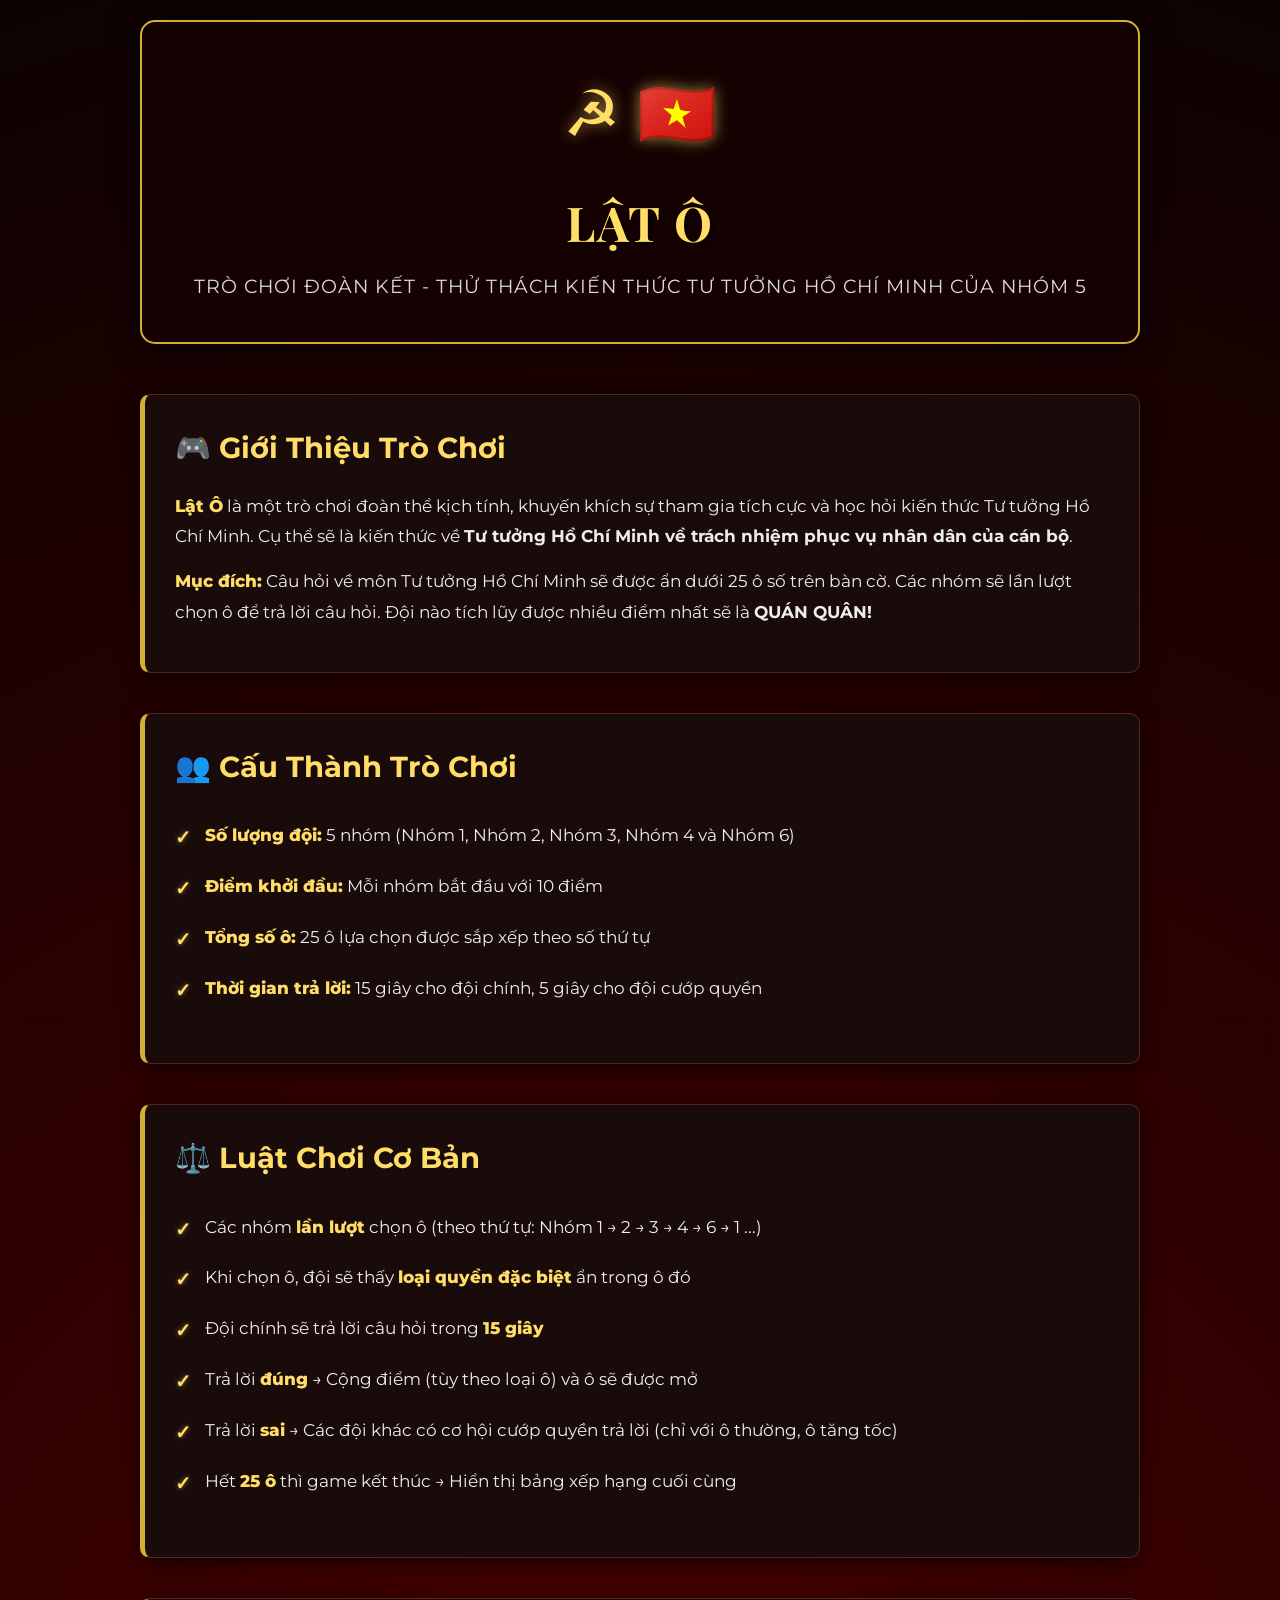
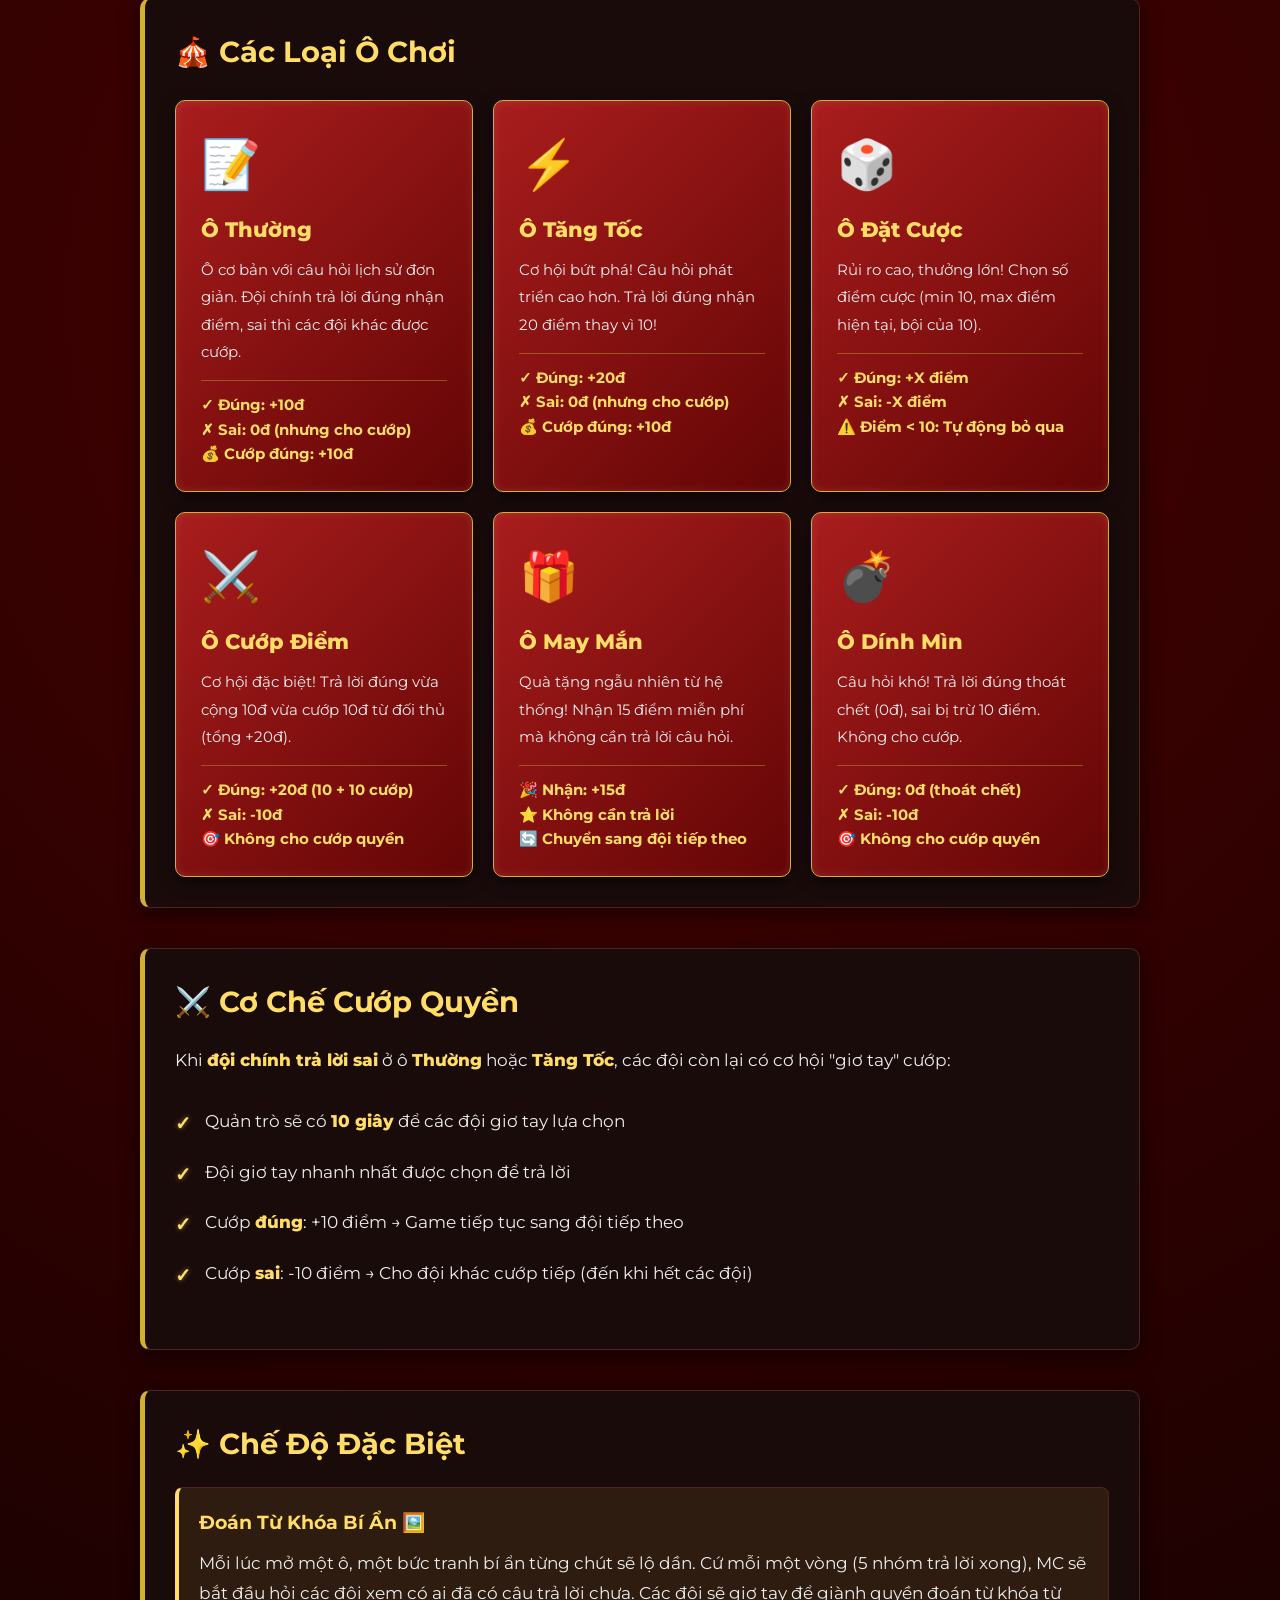
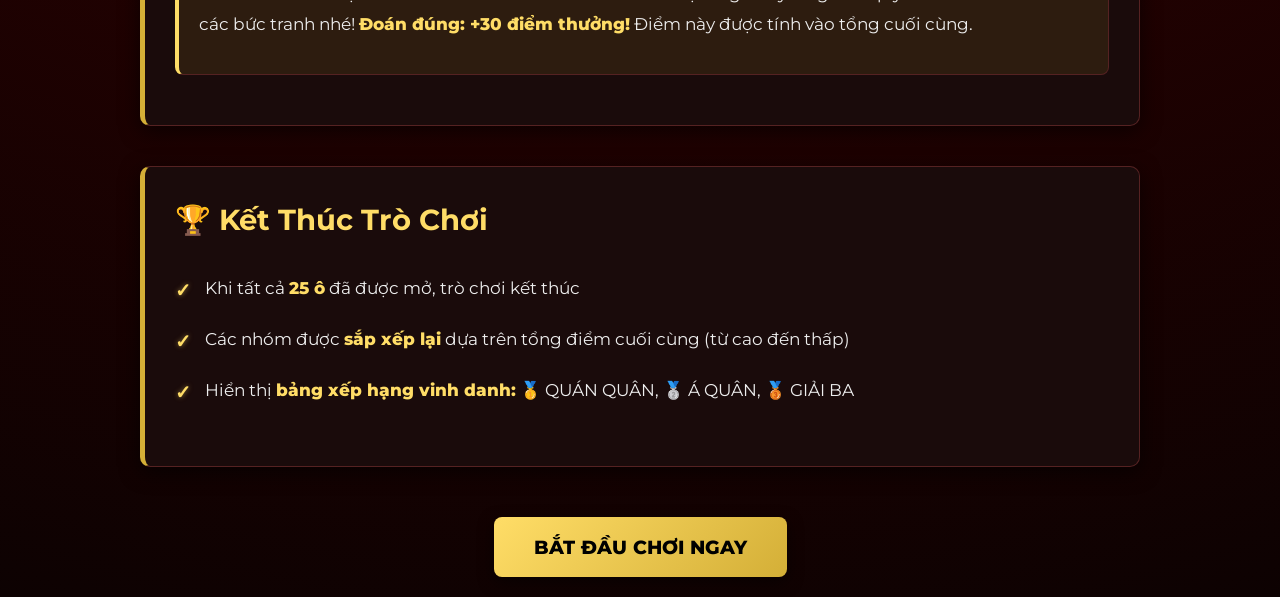
==== intro.html @ 1b724395 "game thiếu 2c, chưa có ảnh" ====
<!DOCTYPE html>
<html lang="vi">
<head>
    <meta charset="UTF-8">
    <meta name="viewport" content="width=device-width, initial-scale=1.0">
    <title>Giới Thiệu Trò Chơi - Lật Ô</title>
    <link href="https://fonts.googleapis.com/css2?family=Montserrat:wght@400;600;700;800&family=Playfair+Display:wght@700&display=swap" rel="stylesheet">
    <style>
        * {
            margin: 0;
            padding: 0;
            box-sizing: border-box;
        }

        body {
            font-family: 'Montserrat', sans-serif;
            background-color: #0d0202;
            background-image: radial-gradient(circle at 50% 50%, #4a0000 0%, #0d0202 100%);
            color: #ffffff;
            line-height: 1.6;
            min-height: 100vh;
            padding: 20px;
        }

        .intro-container {
            max-width: 1000px;
            margin: 0 auto;
        }

        .header {
            text-align: center;
            margin-bottom: 50px;
            padding: 40px 20px;
            background: rgba(20, 2, 2, 0.8);
            border-radius: 15px;
            border: 2px solid #d4af37;
            box-shadow: 0 0 30px rgba(0, 0, 0, 0.8);
        }

        .header-icon {
            font-size: 4rem;
            margin-bottom: 20px;
            color: #ffdd67;
            text-shadow: 0 0 15px rgba(255, 221, 103, 0.6);
        }

        .header h1 {
            font-family: 'Playfair Display', serif;
            font-size: 3rem;
            color: #ffdd67;
            margin-bottom: 10px;
            text-shadow: 2px 2px 4px rgba(0, 0, 0, 0.8);
            letter-spacing: 2px;
        }

        .header p {
            font-size: 1.2rem;
            color: #ddd;
            text-transform: uppercase;
            letter-spacing: 1px;
        }

        .content-section {
            margin-bottom: 40px;
            padding: 30px;
            background: #1a0b0b;
            border-radius: 10px;
            border: 1px solid #552222;
            border-left: 5px solid #d4af37;
            box-shadow: 0 5px 20px rgba(0, 0, 0, 0.6);
        }

        .content-section h2 {
            font-size: 1.8rem;
            color: #ffdd67;
            margin-bottom: 20px;
            display: flex;
            align-items: center;
            gap: 10px;
        }

        .content-section p {
            margin-bottom: 15px;
            font-size: 1.05rem;
            color: #eee;
            line-height: 1.8;
        }

        .rules-list {
            list-style: none;
            margin: 20px 0;
        }

        .rules-list li {
            padding: 12px 0;
            padding-left: 30px;
            position: relative;
            color: #eee;
            font-size: 1.05rem;
        }

        .rules-list li:before {
            content: "✓";
            position: absolute;
            left: 0;
            color: #ffdd67;
            font-weight: bold;
            font-size: 1.2rem;
            text-shadow: 0 0 5px rgba(255, 221, 103, 0.5);
        }

        .cell-types {
            display: grid;
            grid-template-columns: repeat(auto-fit, minmax(280px, 1fr));
            gap: 20px;
            margin-top: 25px;
        }

        .cell-card {
            padding: 25px;
            background: linear-gradient(135deg, #a91d1d, #630505);
            border-radius: 10px;
            border: 1px solid #d4af37;
            box-shadow: inset 0 0 10px rgba(255, 255, 255, 0.1), 0 5px 15px rgba(0, 0, 0, 0.6);
            transition: all 0.3s ease;
        }

        .cell-card:hover {
            transform: translateY(-5px);
            background: linear-gradient(135deg, #c92a2a, #820c0c);
            border-color: #ffdd67;
            box-shadow: 0 10px 30px rgba(212, 175, 55, 0.4);
        }

        .cell-card-icon {
            font-size: 3rem;
            margin-bottom: 10px;
        }

        .cell-card h3 {
            color: #ffdd67;
            margin-bottom: 10px;
            font-size: 1.3rem;
            font-weight: 800;
        }

        .cell-card p {
            color: #eee;
            font-size: 0.95rem;
        }

        .cell-card .score-info {
            margin-top: 12px;
            padding-top: 12px;
            border-top: 1px solid rgba(212, 175, 55, 0.4);
            color: #ffdd67;
            font-weight: 700;
            font-size: 0.95rem;
        }

        .button-group {
            display: flex;
            gap: 20px;
            justify-content: center;
            margin-top: 50px;
            flex-wrap: wrap;
        }

        .btn {
            padding: 15px 40px;
            font-size: 1.2rem;
            font-weight: 800;
            border: none;
            border-radius: 8px;
            cursor: pointer;
            transition: all 0.3s ease;
            text-decoration: none;
            display: inline-block;
            text-align: center;
            font-family: 'Montserrat', sans-serif;
            text-transform: uppercase;
        }

        .btn-start {
            background: linear-gradient(135deg, #ffdd67, #d4af37);
            color: #000;
            min-width: 250px;
            box-shadow: 0 5px 15px rgba(0, 0, 0, 0.5);
        }

        .btn-start:hover {
            transform: translateY(-3px) scale(1.05);
            box-shadow: 0 10px 30px rgba(212, 175, 55, 0.5);
            background: linear-gradient(135deg, #fff0aa, #ffdd67);
        }

        .btn-back {
            background: rgba(45, 19, 19, 0.8);
            color: #ffdd67;
            border: 2px solid #d4af37;
        }

        .btn-back:hover {
            background: #471d1d;
            color: #fff;
            border-color: #ffdd67;
        }

        .highlight {
            color: #ffdd67;
            font-weight: 800;
        }

        .team-section {
            background: rgba(212, 175, 55, 0.1);
            padding: 20px;
            border-radius: 8px;
            margin: 20px 0;
            border-left: 4px solid #ffdd67;
            border-right: 1px solid #552222;
            border-top: 1px solid #552222;
            border-bottom: 1px solid #552222;
        }

        .team-section h3 {
            color: #ffdd67;
            margin-bottom: 10px;
        }

        @media (max-width: 768px) {
            .header h1 {
                font-size: 2rem;
            }

            .cell-types {
                grid-template-columns: 1fr;
            }

            .button-group {
                flex-direction: column;
                align-items: center;
            }

            .btn {
                width: 100%;
                max-width: 300px;
            }
        }
    </style>
</head>
<body>

    <div class="intro-container">
        <div class="header">
            <div class="header-icon">☭ 🇻🇳</div>
            <h1>LẬT Ô</h1>
            <p>Trò chơi đoàn kết - Thử thách kiến thức Tư tưởng Hồ Chí Minh của nhóm 5</p>
        </div>

        <div class="content-section">
            <h2>🎮 Giới Thiệu Trò Chơi</h2>
            <p>
                <span class="highlight">Lật Ô</span> là một trò chơi đoàn thể kịch tính, khuyến khích sự tham gia tích cực và học hỏi kiến thức Tư tưởng Hồ Chí Minh. Cụ thể sẽ là kiến thức về <b>Tư tưởng Hồ Chí Minh về trách nhiệm phục vụ nhân dân của cán bộ</b>.
            </p>
            <p>
                <span class="highlight">Mục đích:</span> Câu hỏi về môn Tư tưởng Hồ Chí Minh sẽ được ẩn dưới 25 ô số trên bàn cờ. Các nhóm sẽ lần lượt chọn ô để trả lời câu hỏi. Đội nào tích lũy được nhiều điểm nhất sẽ là <b>QUÁN QUÂN!</b>
            </p>
        </div>

        <div class="content-section">
            <h2>👥 Cấu Thành Trò Chơi</h2>
            <ul class="rules-list">
                <li><span class="highlight">Số lượng đội:</span> 5 nhóm (Nhóm 1, Nhóm 2, Nhóm 3, Nhóm 4 và Nhóm 6)</li>
                <li><span class="highlight">Điểm khởi đầu:</span> Mỗi nhóm bắt đầu với 10 điểm</li>
                <li><span class="highlight">Tổng số ô:</span> 25 ô lựa chọn được sắp xếp theo số thứ tự</li>
                <li><span class="highlight">Thời gian trả lời:</span> 15 giây cho đội chính, 5 giây cho đội cướp quyền</li>
            </ul>
        </div>

        <div class="content-section">
            <h2>⚖️ Luật Chơi Cơ Bản</h2>
            <ul class="rules-list">
                <li>Các nhóm <span class="highlight">lần lượt</span> chọn ô (theo thứ tự: Nhóm 1 → 2 → 3 → 4 → 6 → 1 ...)</li>
                <li>Khi chọn ô, đội sẽ thấy <span class="highlight">loại quyền đặc biệt</span> ẩn trong ô đó</li>
                <li>Đội chính sẽ trả lời câu hỏi trong <span class="highlight">15 giây</span></li>
                <li>Trả lời <span class="highlight">đúng</span> → Cộng điểm (tùy theo loại ô) và ô sẽ được mở</li>
                <li>Trả lời <span class="highlight">sai</span> → Các đội khác có cơ hội cướp quyền trả lời (chỉ với ô thường, ô tăng tốc)</li>
                <li>Hết <span class="highlight">25 ô</span> thì game kết thúc → Hiển thị bảng xếp hạng cuối cùng</li>
            </ul>
        </div>

        <div class="content-section">
            <h2>🎪 Các Loại Ô Chơi</h2>
            <div class="cell-types">
                <div class="cell-card">
                    <div class="cell-card-icon">📝</div>
                    <h3>Ô Thường</h3>
                    <p>Ô cơ bản với câu hỏi lịch sử đơn giản. Đội chính trả lời đúng nhận điểm, sai thì các đội khác được cướp.</p>
                    <div class="score-info">
                        ✓ Đúng: +10đ<br>
                        ✗ Sai: 0đ (nhưng cho cướp)<br>
                        💰 Cướp đúng: +10đ
                    </div>
                </div>

                <div class="cell-card">
                    <div class="cell-card-icon">⚡</div>
                    <h3>Ô Tăng Tốc</h3>
                    <p>Cơ hội bứt phá! Câu hỏi phát triển cao hơn. Trả lời đúng nhận 20 điểm thay vì 10!</p>
                    <div class="score-info">
                        ✓ Đúng: +20đ<br>
                        ✗ Sai: 0đ (nhưng cho cướp)<br>
                        💰 Cướp đúng: +10đ
                    </div>
                </div>

                <div class="cell-card">
                    <div class="cell-card-icon">🎲</div>
                    <h3>Ô Đặt Cược</h3>
                    <p>Rủi ro cao, thưởng lớn! Chọn số điểm cược (min 10, max điểm hiện tại, bội của 10).</p>
                    <div class="score-info">
                        ✓ Đúng: +X điểm<br>
                        ✗ Sai: -X điểm<br>
                        ⚠️ Điểm &lt; 10: Tự động bỏ qua
                    </div>
                </div>

                <div class="cell-card">
                    <div class="cell-card-icon">⚔️</div>
                    <h3>Ô Cướp Điểm</h3>
                    <p>Cơ hội đặc biệt! Trả lời đúng vừa cộng 10đ vừa cướp 10đ từ đối thủ (tổng +20đ).</p>
                    <div class="score-info">
                        ✓ Đúng: +20đ (10 + 10 cướp)<br>
                        ✗ Sai: -10đ<br>
                        🎯 Không cho cướp quyền
                    </div>
                </div>

                <div class="cell-card">
                    <div class="cell-card-icon">🎁</div>
                    <h3>Ô May Mắn</h3>
                    <p>Quà tặng ngẫu nhiên từ hệ thống! Nhận 15 điểm miễn phí mà không cần trả lời câu hỏi.</p>
                    <div class="score-info">
                        🎉 Nhận: +15đ<br>
                        ⭐ Không cần trả lời<br>
                        🔄 Chuyển sang đội tiếp theo
                    </div>
                </div>

                <div class="cell-card">
                    <div class="cell-card-icon">💣</div>
                    <h3>Ô Dính Mìn</h3>
                    <p>Câu hỏi khó! Trả lời đúng thoát chết (0đ), sai bị trừ 10 điểm. Không cho cướp.</p>
                    <div class="score-info">
                        ✓ Đúng: 0đ (thoát chết)<br>
                        ✗ Sai: -10đ<br>
                        🎯 Không cho cướp quyền
                    </div>
                </div>
            </div>
        </div>

        <div class="content-section">
            <h2>⚔️ Cơ Chế Cướp Quyền</h2>
            <p>
                Khi <span class="highlight">đội chính trả lời sai</span> ở ô <span class="highlight">Thường</span> hoặc <span class="highlight">Tăng Tốc</span>, các đội còn lại có cơ hội "giơ tay" cướp:
            </p>
            <ul class="rules-list">
                <li>Quản trò sẽ có <span class="highlight">10 giây</span> để các đội giơ tay lựa chọn</li>
                <li>Đội giơ tay nhanh nhất được chọn để trả lời</li>
                <li>Cướp <span class="highlight">đúng</span>: +10 điểm → Game tiếp tục sang đội tiếp theo</li>
                <li>Cướp <span class="highlight">sai</span>: -10 điểm → Cho đội khác cướp tiếp (đến khi hết các đội)</li>
            </ul>
        </div>

        <div class="content-section">
            <h2>✨ Chế Độ Đặc Biệt</h2>
            <div class="team-section">
                <h3>Đoán Từ Khóa Bí Ẩn 🖼️</h3>
                <p>
                    Mỗi lúc mở một ô, một bức tranh bí ẩn từng chút sẽ lộ dần. Cứ mỗi một vòng (5 nhóm trả lời xong), MC sẽ bắt đầu hỏi các đội xem có ai đã có câu trả lời chưa. Các đội sẽ giơ tay để giành quyền đoán từ khóa từ các bức tranh nhé! 
                    <span class="highlight">Đoán đúng: +30 điểm thưởng!</span> Điểm này được tính vào tổng cuối cùng.
                </p>
            </div>
        </div>

        <div class="content-section">
            <h2>🏆 Kết Thúc Trò Chơi</h2>
            <ul class="rules-list">
                <li>Khi tất cả <span class="highlight">25 ô</span> đã được mở, trò chơi kết thúc</li>
                <li>Các nhóm được <span class="highlight">sắp xếp lại</span> dựa trên tổng điểm cuối cùng (từ cao đến thấp)</li>
                <li>Hiển thị <span class="highlight">bảng xếp hạng vinh danh:</span> 🥇 QUÁN QUÂN, 🥈 Á QUÂN, 🥉 GIẢI BA</li>
            </ul>
        </div>

        <div class="button-group">
            <a href="index.html" class="btn btn-start">
                BẮT ĐẦU CHƠI NGAY
            </a>
        </div>
    </div>

</body>
</html>
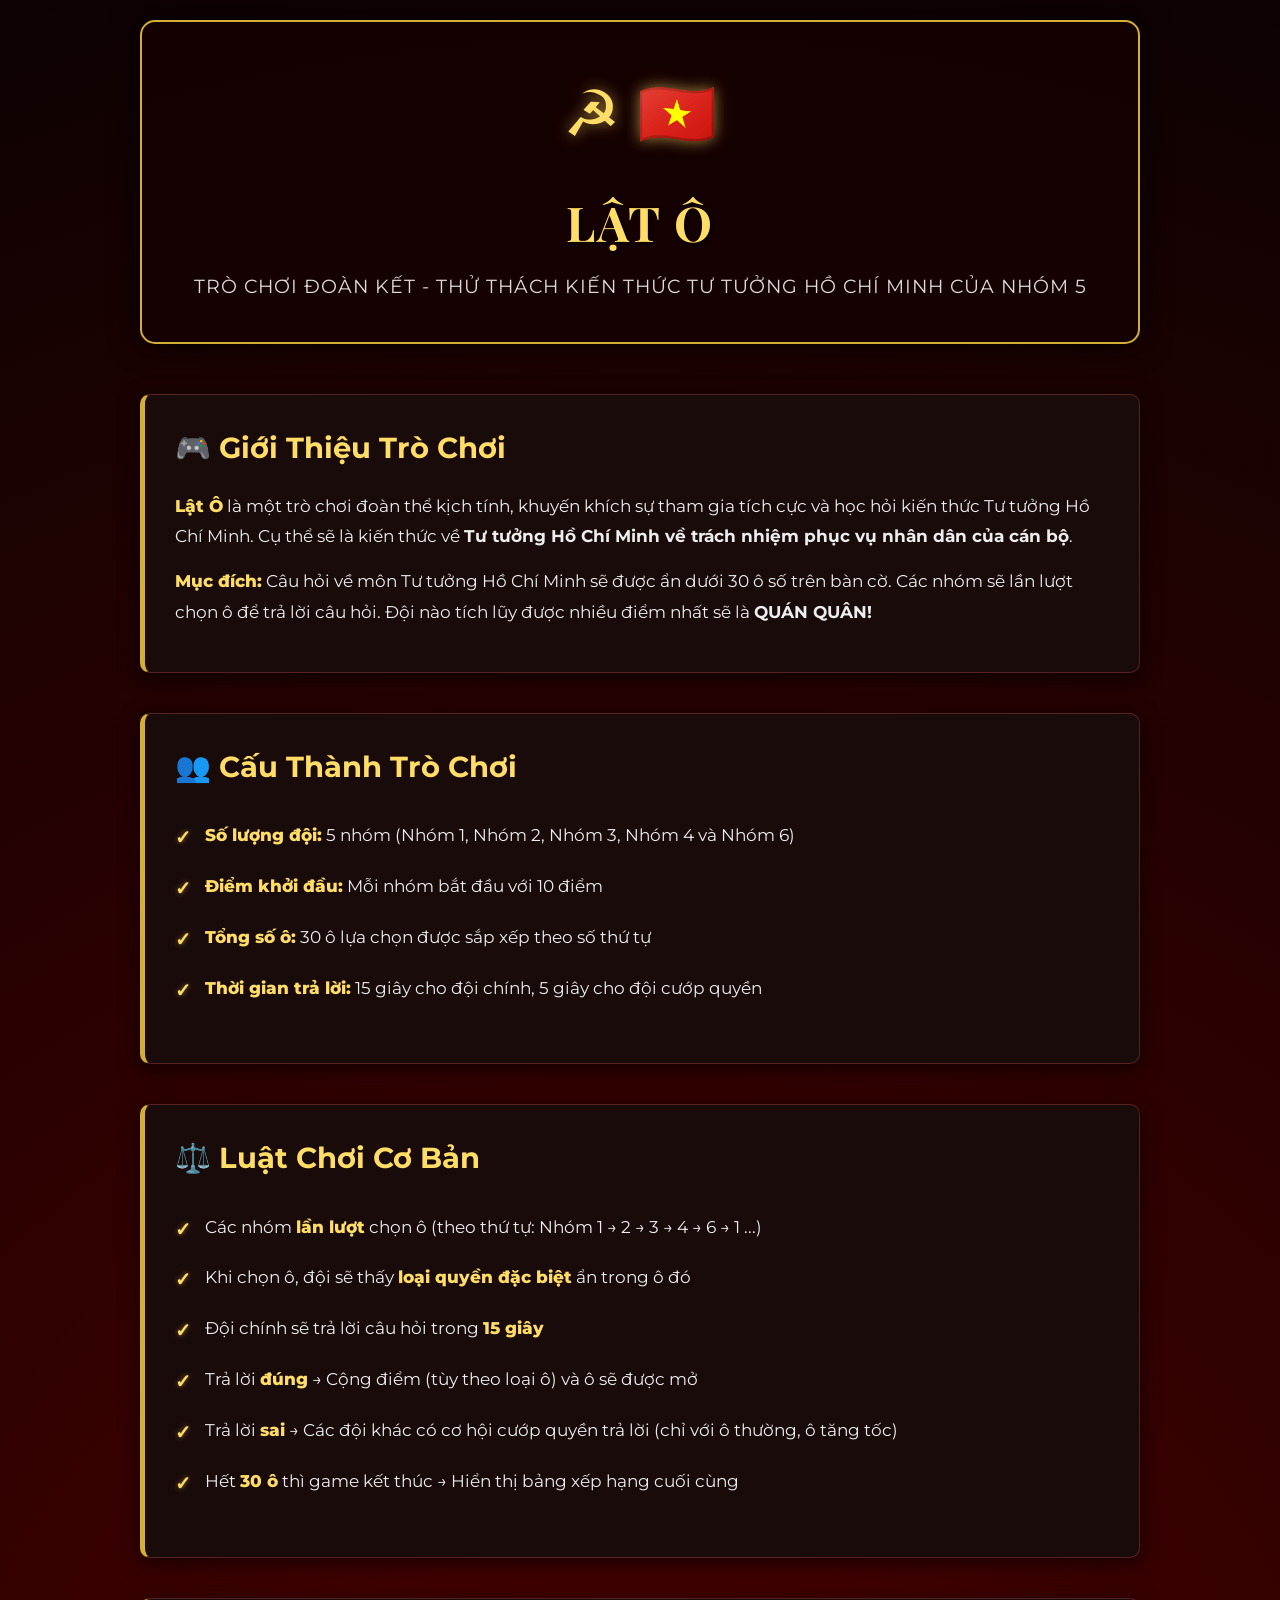
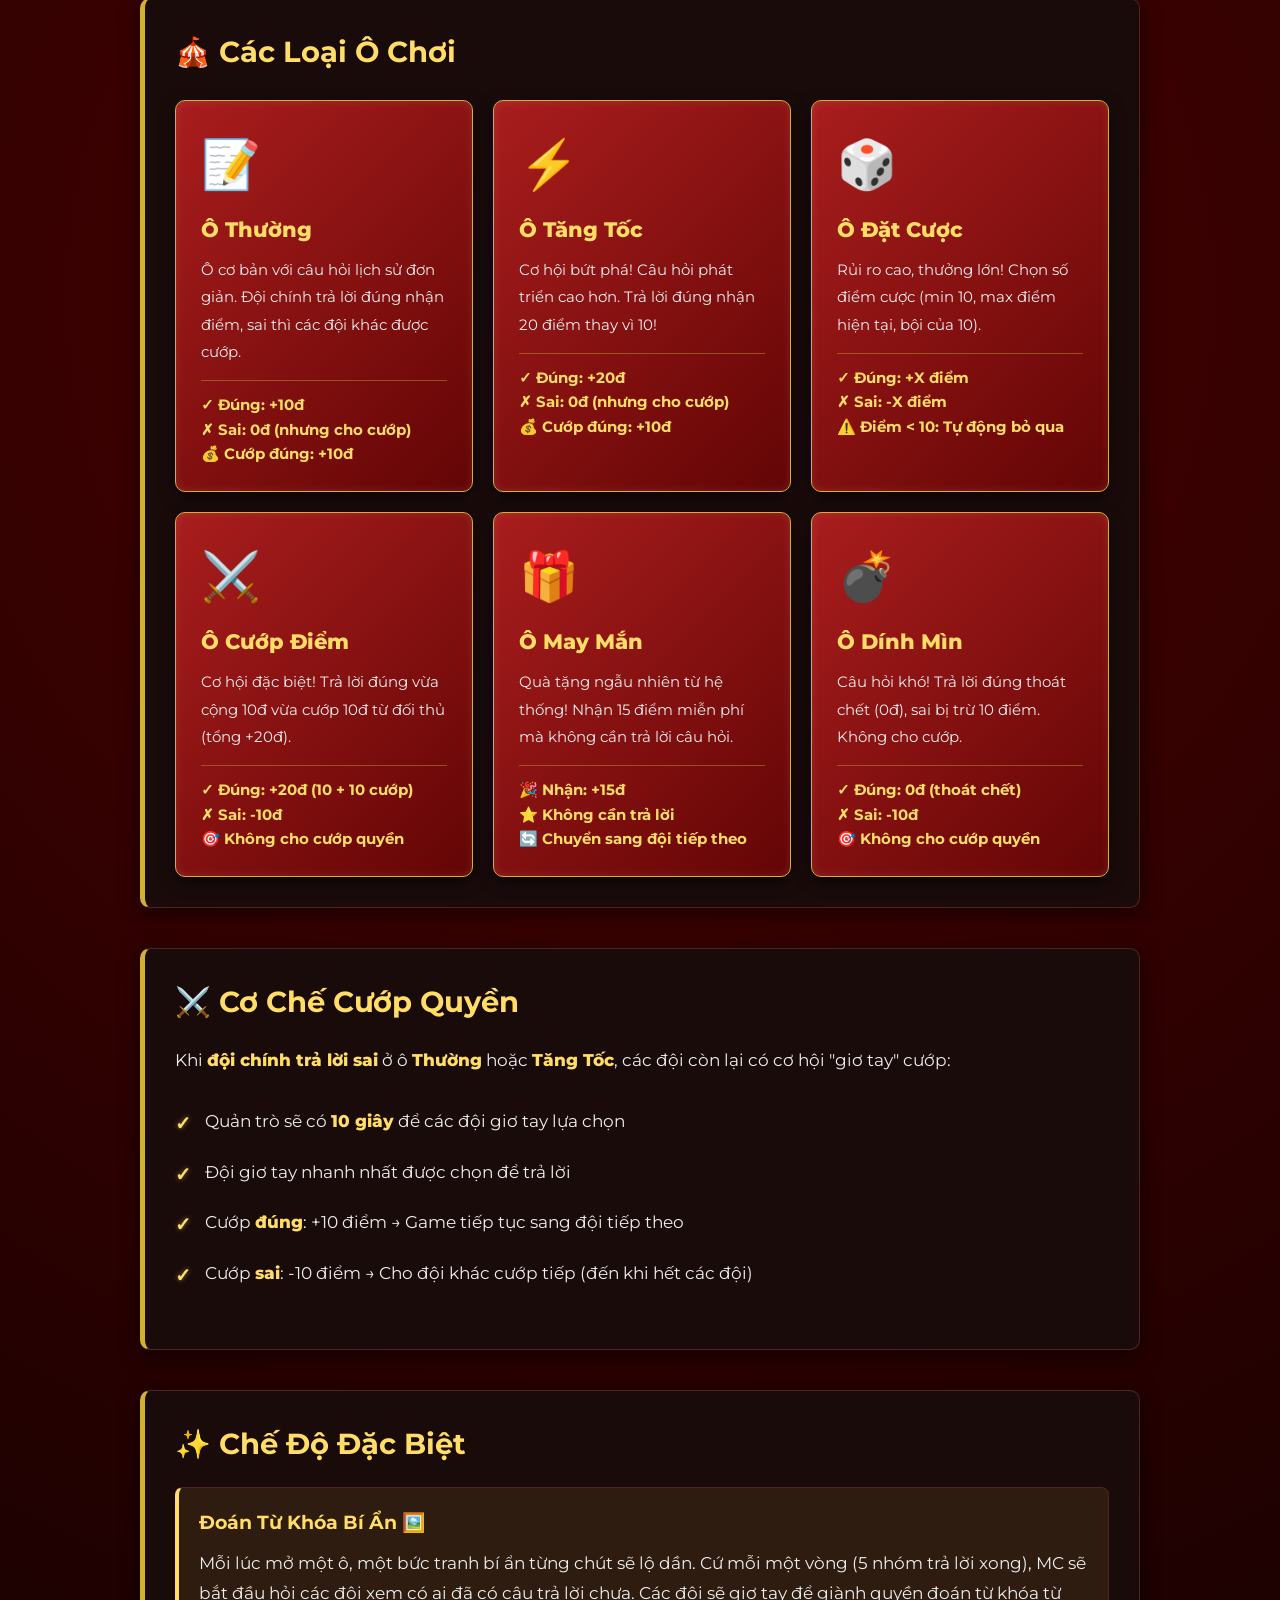
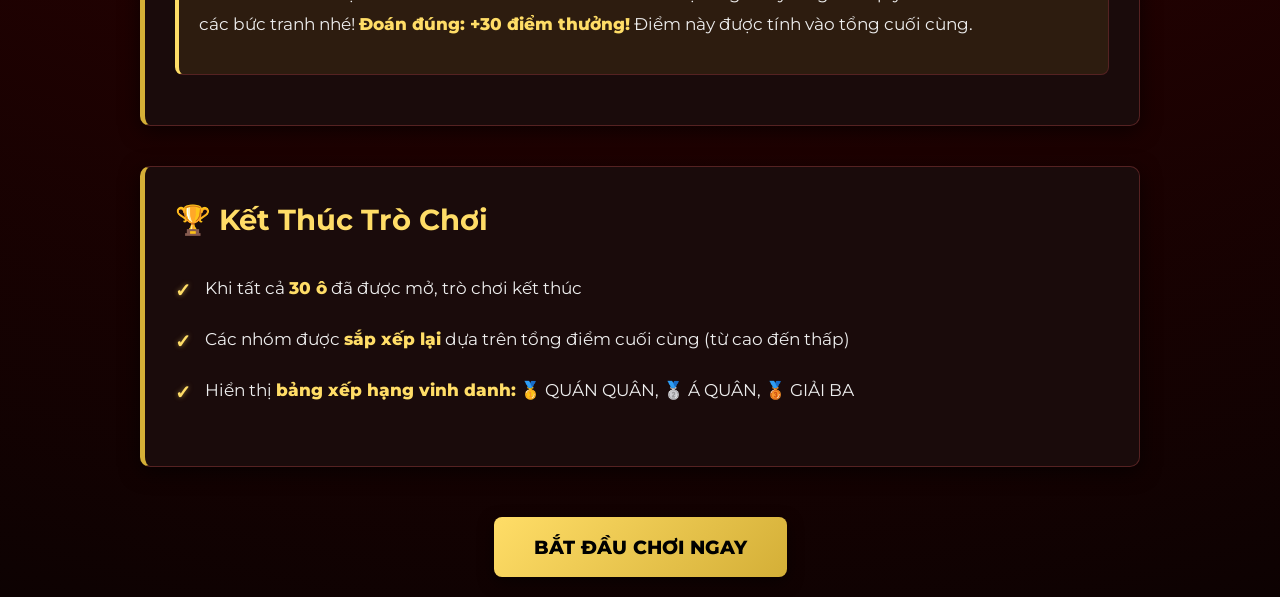
==== commit 5106112a: "anges. Lines starting" ====
--- a/intro.html
+++ b/intro.html
@@ -263,7 +263,7 @@
                 <span class="highlight">Lật Ô</span> là một trò chơi đoàn thể kịch tính, khuyến khích sự tham gia tích cực và học hỏi kiến thức Tư tưởng Hồ Chí Minh. Cụ thể sẽ là kiến thức về <b>Tư tưởng Hồ Chí Minh về trách nhiệm phục vụ nhân dân của cán bộ</b>.
             </p>
             <p>
-                <span class="highlight">Mục đích:</span> Câu hỏi về môn Tư tưởng Hồ Chí Minh sẽ được ẩn dưới 25 ô số trên bàn cờ. Các nhóm sẽ lần lượt chọn ô để trả lời câu hỏi. Đội nào tích lũy được nhiều điểm nhất sẽ là <b>QUÁN QUÂN!</b>
+                <span class="highlight">Mục đích:</span> Câu hỏi về môn Tư tưởng Hồ Chí Minh sẽ được ẩn dưới 30 ô số trên bàn cờ. Các nhóm sẽ lần lượt chọn ô để trả lời câu hỏi. Đội nào tích lũy được nhiều điểm nhất sẽ là <b>QUÁN QUÂN!</b>
             </p>
         </div>
 
@@ -272,7 +272,7 @@
             <ul class="rules-list">
                 <li><span class="highlight">Số lượng đội:</span> 5 nhóm (Nhóm 1, Nhóm 2, Nhóm 3, Nhóm 4 và Nhóm 6)</li>
                 <li><span class="highlight">Điểm khởi đầu:</span> Mỗi nhóm bắt đầu với 10 điểm</li>
-                <li><span class="highlight">Tổng số ô:</span> 25 ô lựa chọn được sắp xếp theo số thứ tự</li>
+                <li><span class="highlight">Tổng số ô:</span> 30 ô lựa chọn được sắp xếp theo số thứ tự</li>
                 <li><span class="highlight">Thời gian trả lời:</span> 15 giây cho đội chính, 5 giây cho đội cướp quyền</li>
             </ul>
         </div>
@@ -285,7 +285,7 @@
                 <li>Đội chính sẽ trả lời câu hỏi trong <span class="highlight">15 giây</span></li>
                 <li>Trả lời <span class="highlight">đúng</span> → Cộng điểm (tùy theo loại ô) và ô sẽ được mở</li>
                 <li>Trả lời <span class="highlight">sai</span> → Các đội khác có cơ hội cướp quyền trả lời (chỉ với ô thường, ô tăng tốc)</li>
-                <li>Hết <span class="highlight">25 ô</span> thì game kết thúc → Hiển thị bảng xếp hạng cuối cùng</li>
+                <li>Hết <span class="highlight">30 ô</span> thì game kết thúc → Hiển thị bảng xếp hạng cuối cùng</li>
             </ul>
         </div>
 
@@ -387,7 +387,7 @@
         <div class="content-section">
             <h2>🏆 Kết Thúc Trò Chơi</h2>
             <ul class="rules-list">
-                <li>Khi tất cả <span class="highlight">25 ô</span> đã được mở, trò chơi kết thúc</li>
+                <li>Khi tất cả <span class="highlight">30 ô</span> đã được mở, trò chơi kết thúc</li>
                 <li>Các nhóm được <span class="highlight">sắp xếp lại</span> dựa trên tổng điểm cuối cùng (từ cao đến thấp)</li>
                 <li>Hiển thị <span class="highlight">bảng xếp hạng vinh danh:</span> 🥇 QUÁN QUÂN, 🥈 Á QUÂN, 🥉 GIẢI BA</li>
             </ul>
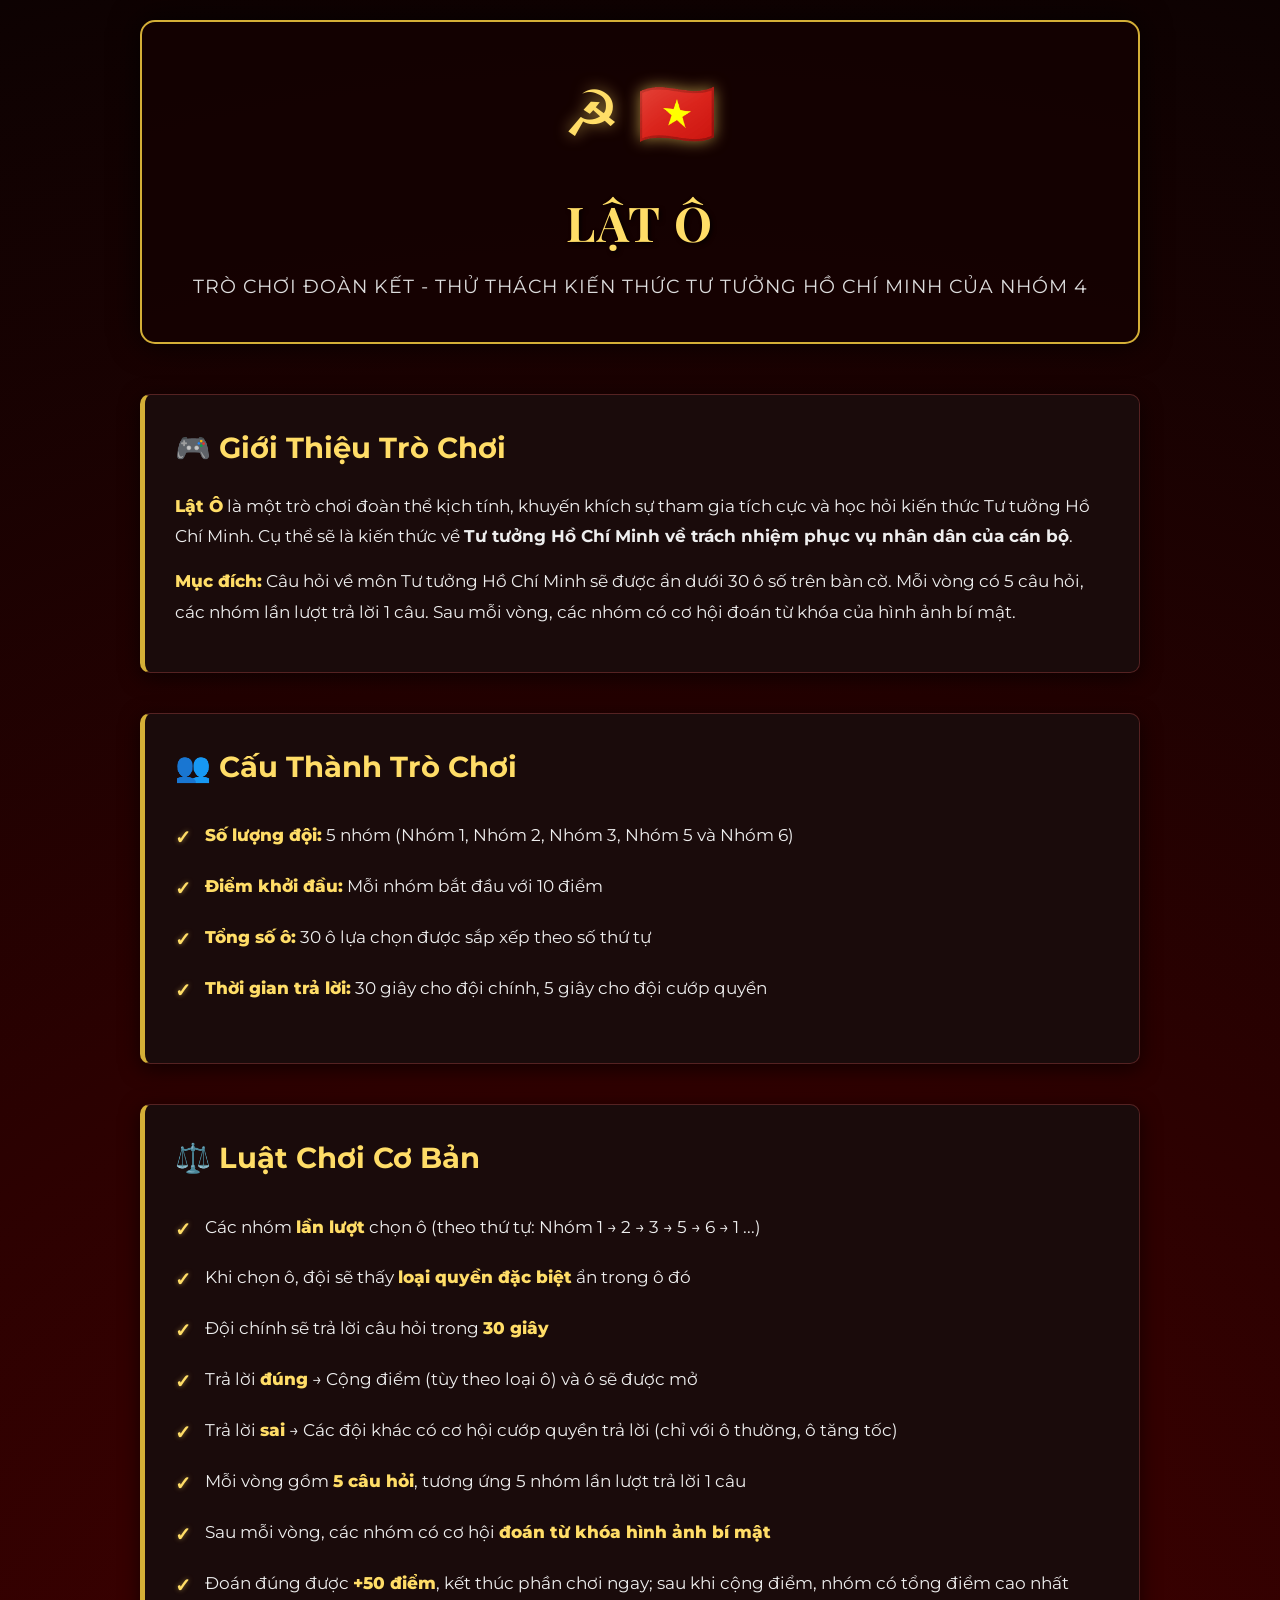
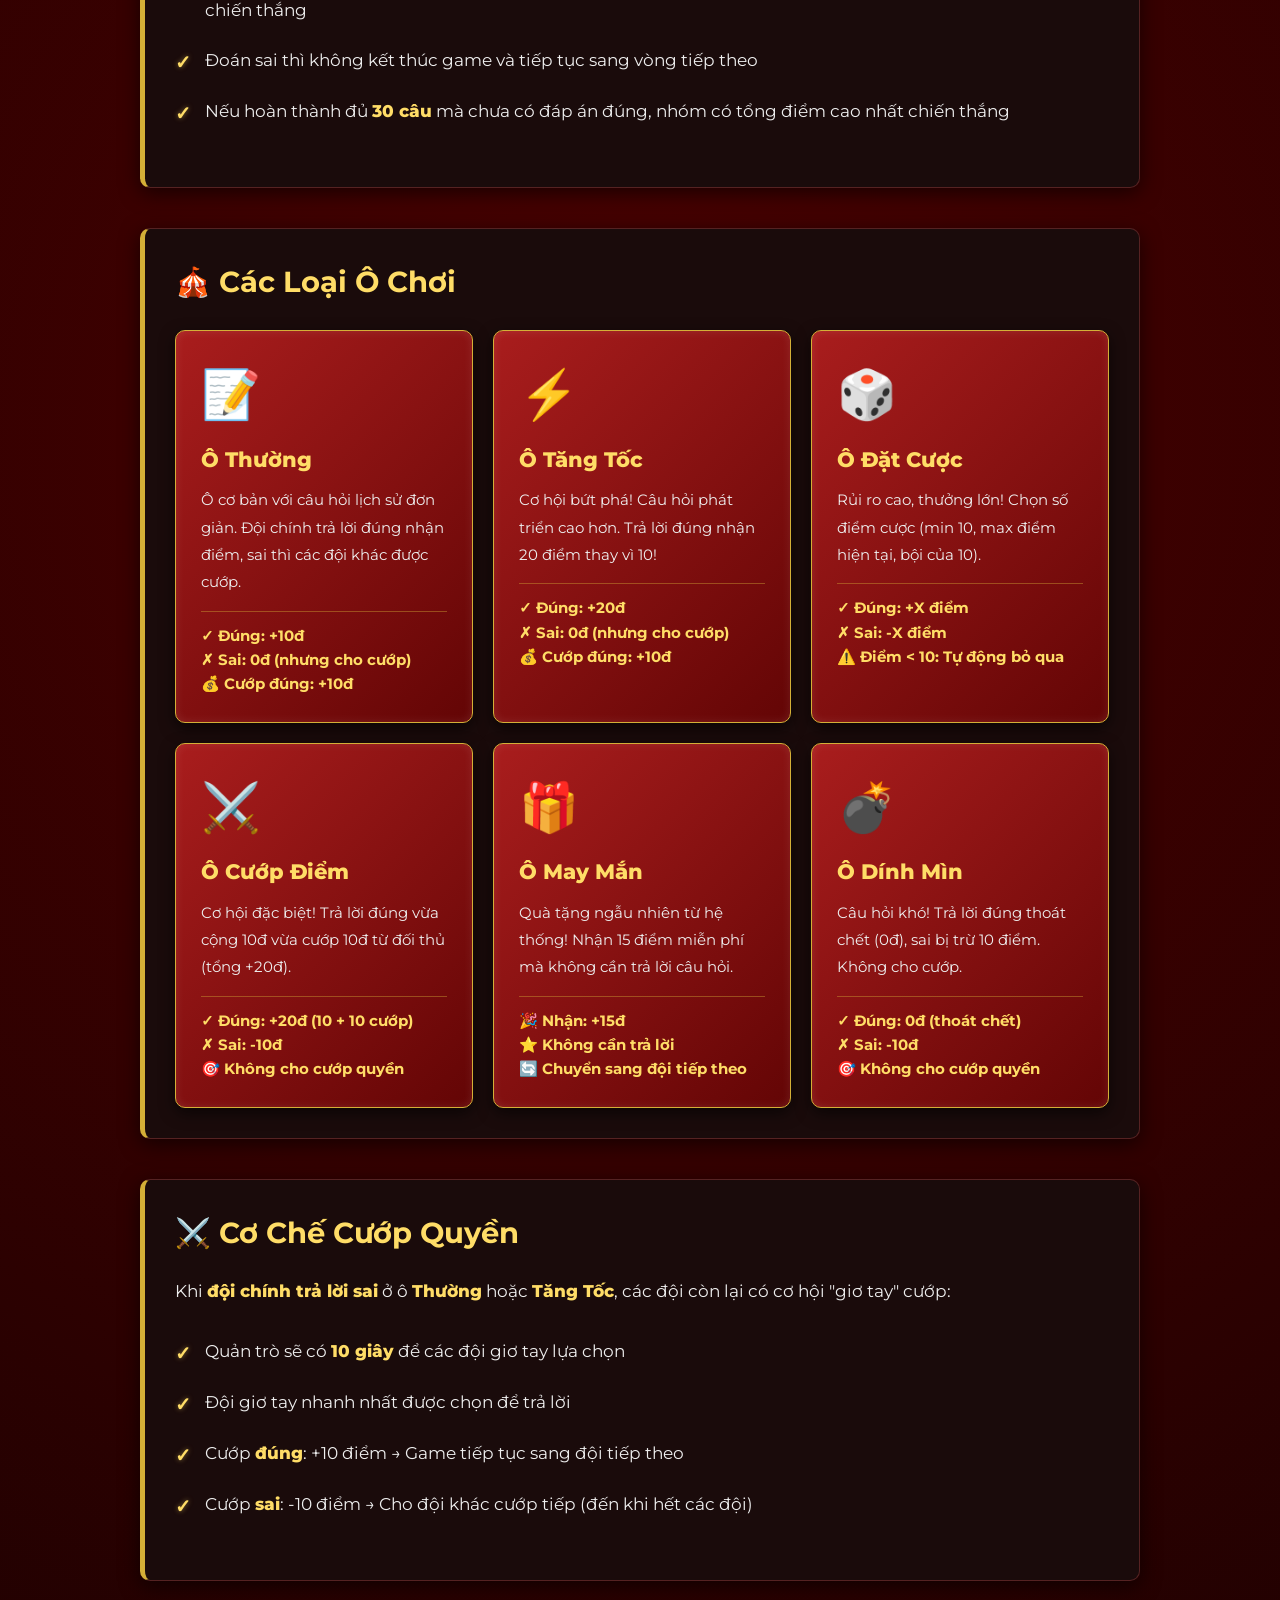
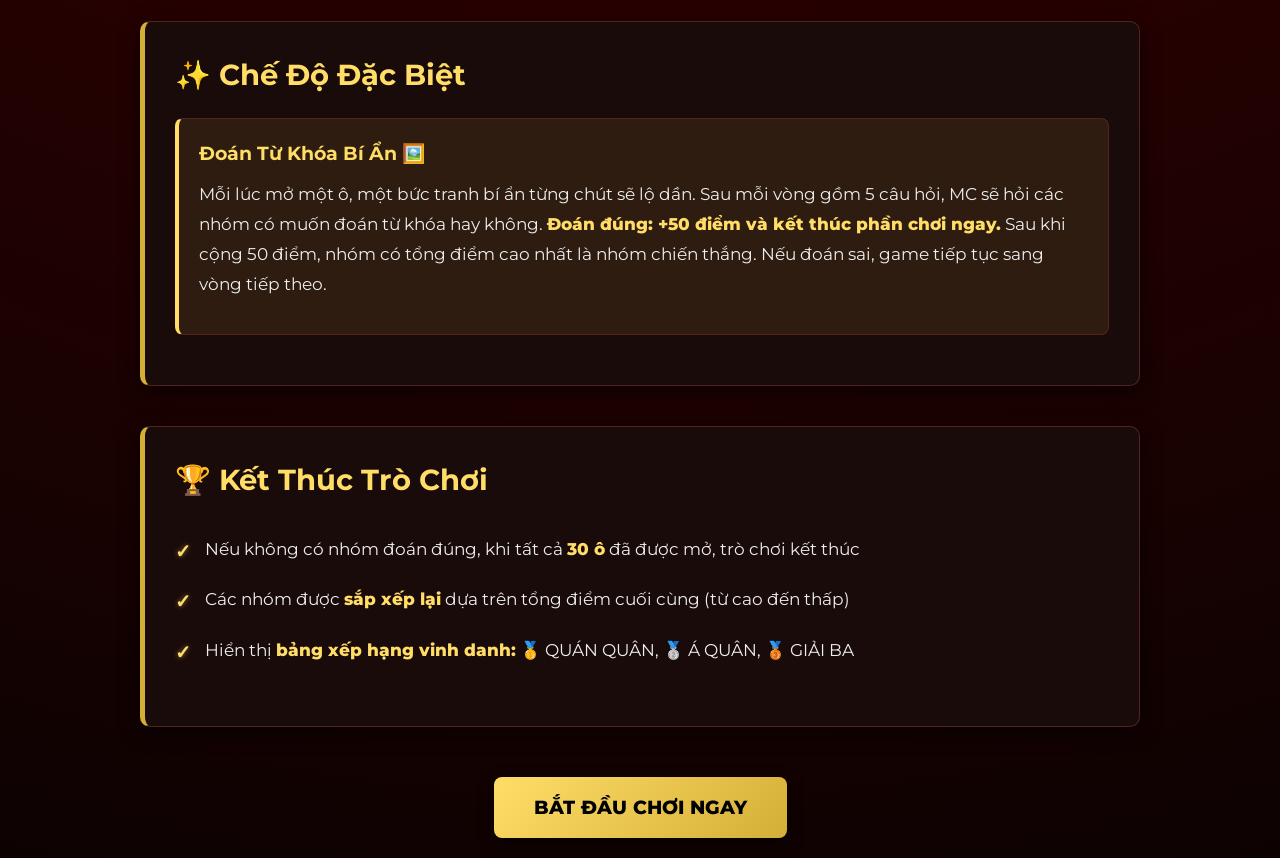
==== commit 283142de: "update project" ====
--- a/intro.html
+++ b/intro.html
@@ -254,7 +254,7 @@
         <div class="header">
             <div class="header-icon">☭ 🇻🇳</div>
             <h1>LẬT Ô</h1>
-            <p>Trò chơi đoàn kết - Thử thách kiến thức Tư tưởng Hồ Chí Minh của nhóm 5</p>
+            <p>Trò chơi đoàn kết - Thử thách kiến thức Tư tưởng Hồ Chí Minh của nhóm 4</p>
         </div>
 
         <div class="content-section">
@@ -263,29 +263,33 @@
                 <span class="highlight">Lật Ô</span> là một trò chơi đoàn thể kịch tính, khuyến khích sự tham gia tích cực và học hỏi kiến thức Tư tưởng Hồ Chí Minh. Cụ thể sẽ là kiến thức về <b>Tư tưởng Hồ Chí Minh về trách nhiệm phục vụ nhân dân của cán bộ</b>.
             </p>
             <p>
-                <span class="highlight">Mục đích:</span> Câu hỏi về môn Tư tưởng Hồ Chí Minh sẽ được ẩn dưới 30 ô số trên bàn cờ. Các nhóm sẽ lần lượt chọn ô để trả lời câu hỏi. Đội nào tích lũy được nhiều điểm nhất sẽ là <b>QUÁN QUÂN!</b>
+                <span class="highlight">Mục đích:</span> Câu hỏi về môn Tư tưởng Hồ Chí Minh sẽ được ẩn dưới 30 ô số trên bàn cờ. Mỗi vòng có 5 câu hỏi, các nhóm lần lượt trả lời 1 câu. Sau mỗi vòng, các nhóm có cơ hội đoán từ khóa của hình ảnh bí mật.
             </p>
         </div>
 
         <div class="content-section">
             <h2>👥 Cấu Thành Trò Chơi</h2>
             <ul class="rules-list">
-                <li><span class="highlight">Số lượng đội:</span> 5 nhóm (Nhóm 1, Nhóm 2, Nhóm 3, Nhóm 4 và Nhóm 6)</li>
+                <li><span class="highlight">Số lượng đội:</span> 5 nhóm (Nhóm 1, Nhóm 2, Nhóm 3, Nhóm 5 và Nhóm 6)</li>
                 <li><span class="highlight">Điểm khởi đầu:</span> Mỗi nhóm bắt đầu với 10 điểm</li>
                 <li><span class="highlight">Tổng số ô:</span> 30 ô lựa chọn được sắp xếp theo số thứ tự</li>
-                <li><span class="highlight">Thời gian trả lời:</span> 15 giây cho đội chính, 5 giây cho đội cướp quyền</li>
+                <li><span class="highlight">Thời gian trả lời:</span> 30 giây cho đội chính, 5 giây cho đội cướp quyền</li>
             </ul>
         </div>
 
         <div class="content-section">
             <h2>⚖️ Luật Chơi Cơ Bản</h2>
             <ul class="rules-list">
-                <li>Các nhóm <span class="highlight">lần lượt</span> chọn ô (theo thứ tự: Nhóm 1 → 2 → 3 → 4 → 6 → 1 ...)</li>
+                <li>Các nhóm <span class="highlight">lần lượt</span> chọn ô (theo thứ tự: Nhóm 1 → 2 → 3 → 5 → 6 → 1 ...)</li>
                 <li>Khi chọn ô, đội sẽ thấy <span class="highlight">loại quyền đặc biệt</span> ẩn trong ô đó</li>
-                <li>Đội chính sẽ trả lời câu hỏi trong <span class="highlight">15 giây</span></li>
+                <li>Đội chính sẽ trả lời câu hỏi trong <span class="highlight">30 giây</span></li>
                 <li>Trả lời <span class="highlight">đúng</span> → Cộng điểm (tùy theo loại ô) và ô sẽ được mở</li>
                 <li>Trả lời <span class="highlight">sai</span> → Các đội khác có cơ hội cướp quyền trả lời (chỉ với ô thường, ô tăng tốc)</li>
-                <li>Hết <span class="highlight">30 ô</span> thì game kết thúc → Hiển thị bảng xếp hạng cuối cùng</li>
+                <li>Mỗi vòng gồm <span class="highlight">5 câu hỏi</span>, tương ứng 5 nhóm lần lượt trả lời 1 câu</li>
+                <li>Sau mỗi vòng, các nhóm có cơ hội <span class="highlight">đoán từ khóa hình ảnh bí mật</span></li>
+                <li>Đoán đúng được <span class="highlight">+50 điểm</span>, kết thúc phần chơi ngay; sau khi cộng điểm, nhóm có tổng điểm cao nhất chiến thắng</li>
+                <li>Đoán sai thì không kết thúc game và tiếp tục sang vòng tiếp theo</li>
+                <li>Nếu hoàn thành đủ <span class="highlight">30 câu</span> mà chưa có đáp án đúng, nhóm có tổng điểm cao nhất chiến thắng</li>
             </ul>
         </div>
 
@@ -378,8 +382,8 @@
             <div class="team-section">
                 <h3>Đoán Từ Khóa Bí Ẩn 🖼️</h3>
                 <p>
-                    Mỗi lúc mở một ô, một bức tranh bí ẩn từng chút sẽ lộ dần. Cứ mỗi một vòng (5 nhóm trả lời xong), MC sẽ bắt đầu hỏi các đội xem có ai đã có câu trả lời chưa. Các đội sẽ giơ tay để giành quyền đoán từ khóa từ các bức tranh nhé! 
-                    <span class="highlight">Đoán đúng: +30 điểm thưởng!</span> Điểm này được tính vào tổng cuối cùng.
+                    Mỗi lúc mở một ô, một bức tranh bí ẩn từng chút sẽ lộ dần. Sau mỗi vòng gồm 5 câu hỏi, MC sẽ hỏi các nhóm có muốn đoán từ khóa hay không.
+                    <span class="highlight">Đoán đúng: +50 điểm và kết thúc phần chơi ngay.</span> Sau khi cộng 50 điểm, nhóm có tổng điểm cao nhất là nhóm chiến thắng. Nếu đoán sai, game tiếp tục sang vòng tiếp theo.
                 </p>
             </div>
         </div>
@@ -387,7 +391,7 @@
         <div class="content-section">
             <h2>🏆 Kết Thúc Trò Chơi</h2>
             <ul class="rules-list">
-                <li>Khi tất cả <span class="highlight">30 ô</span> đã được mở, trò chơi kết thúc</li>
+                <li>Nếu không có nhóm đoán đúng, khi tất cả <span class="highlight">30 ô</span> đã được mở, trò chơi kết thúc</li>
                 <li>Các nhóm được <span class="highlight">sắp xếp lại</span> dựa trên tổng điểm cuối cùng (từ cao đến thấp)</li>
                 <li>Hiển thị <span class="highlight">bảng xếp hạng vinh danh:</span> 🥇 QUÁN QUÂN, 🥈 Á QUÂN, 🥉 GIẢI BA</li>
             </ul>
